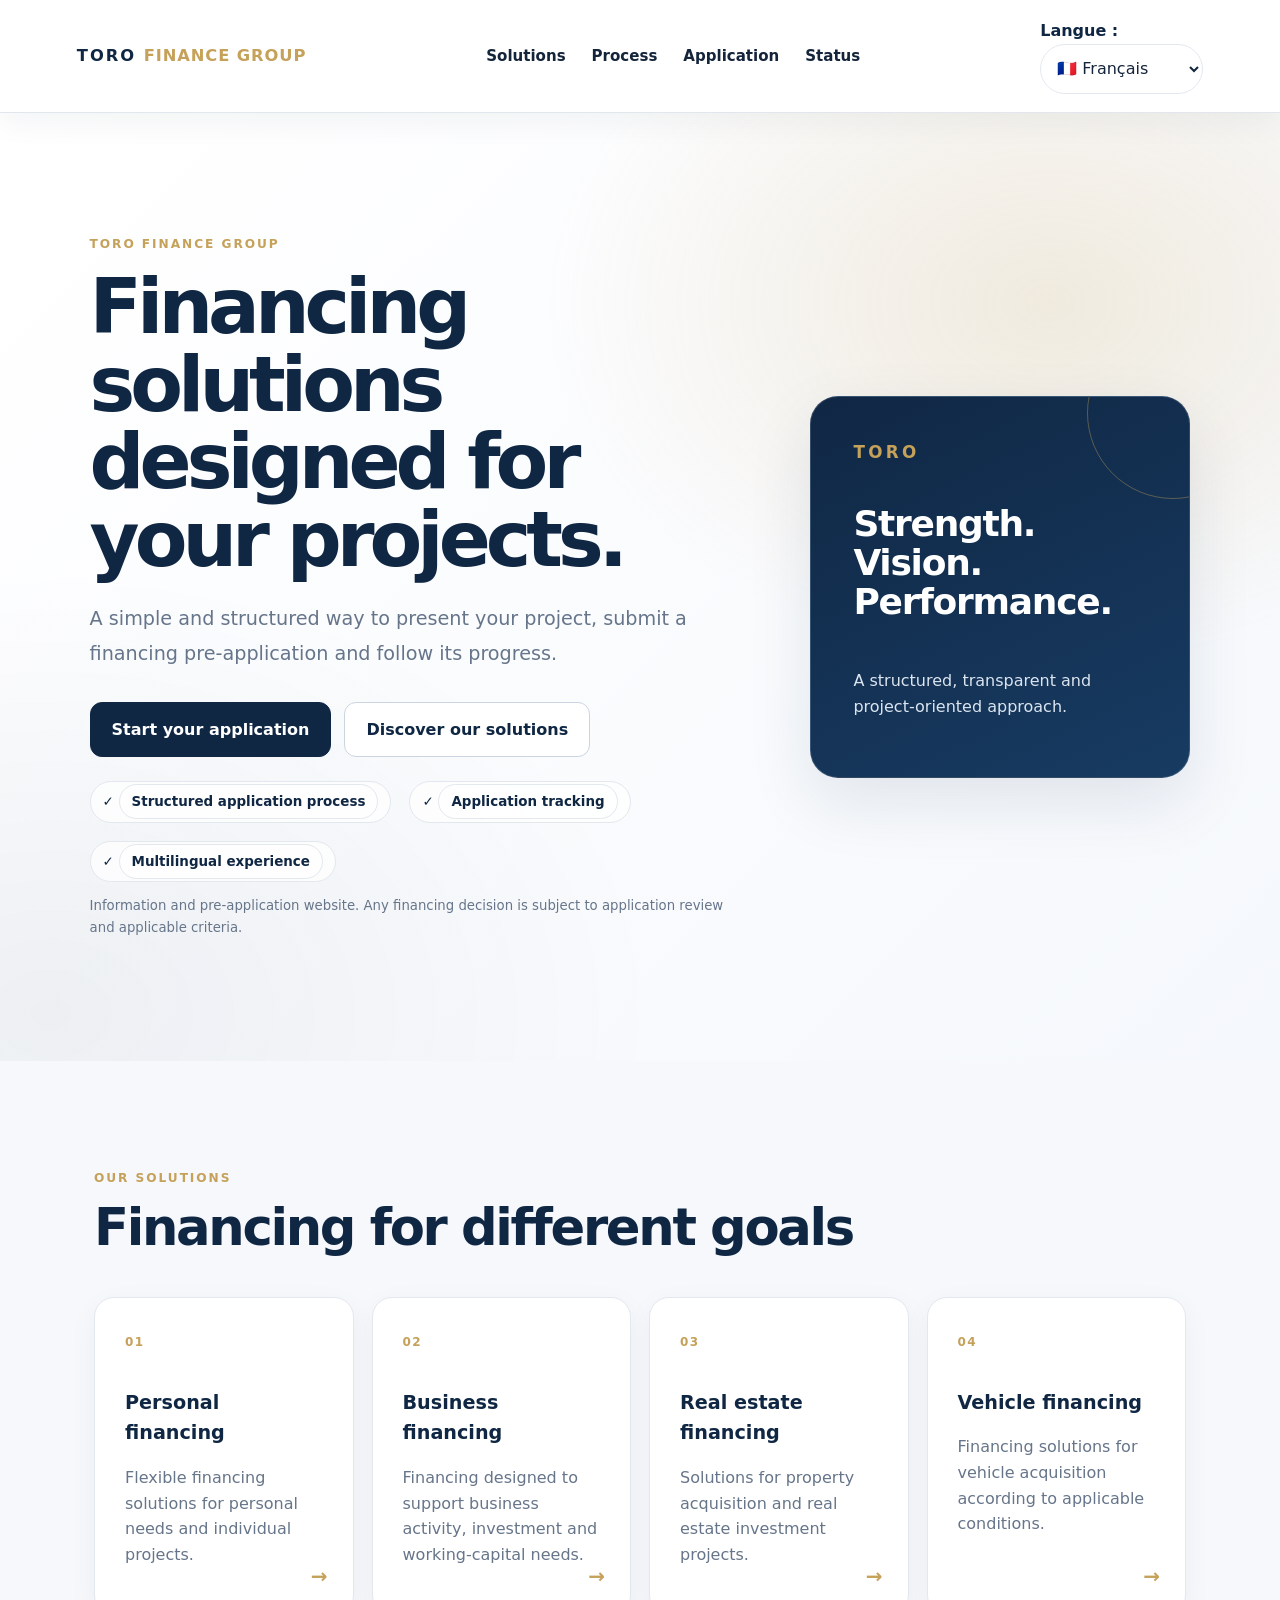
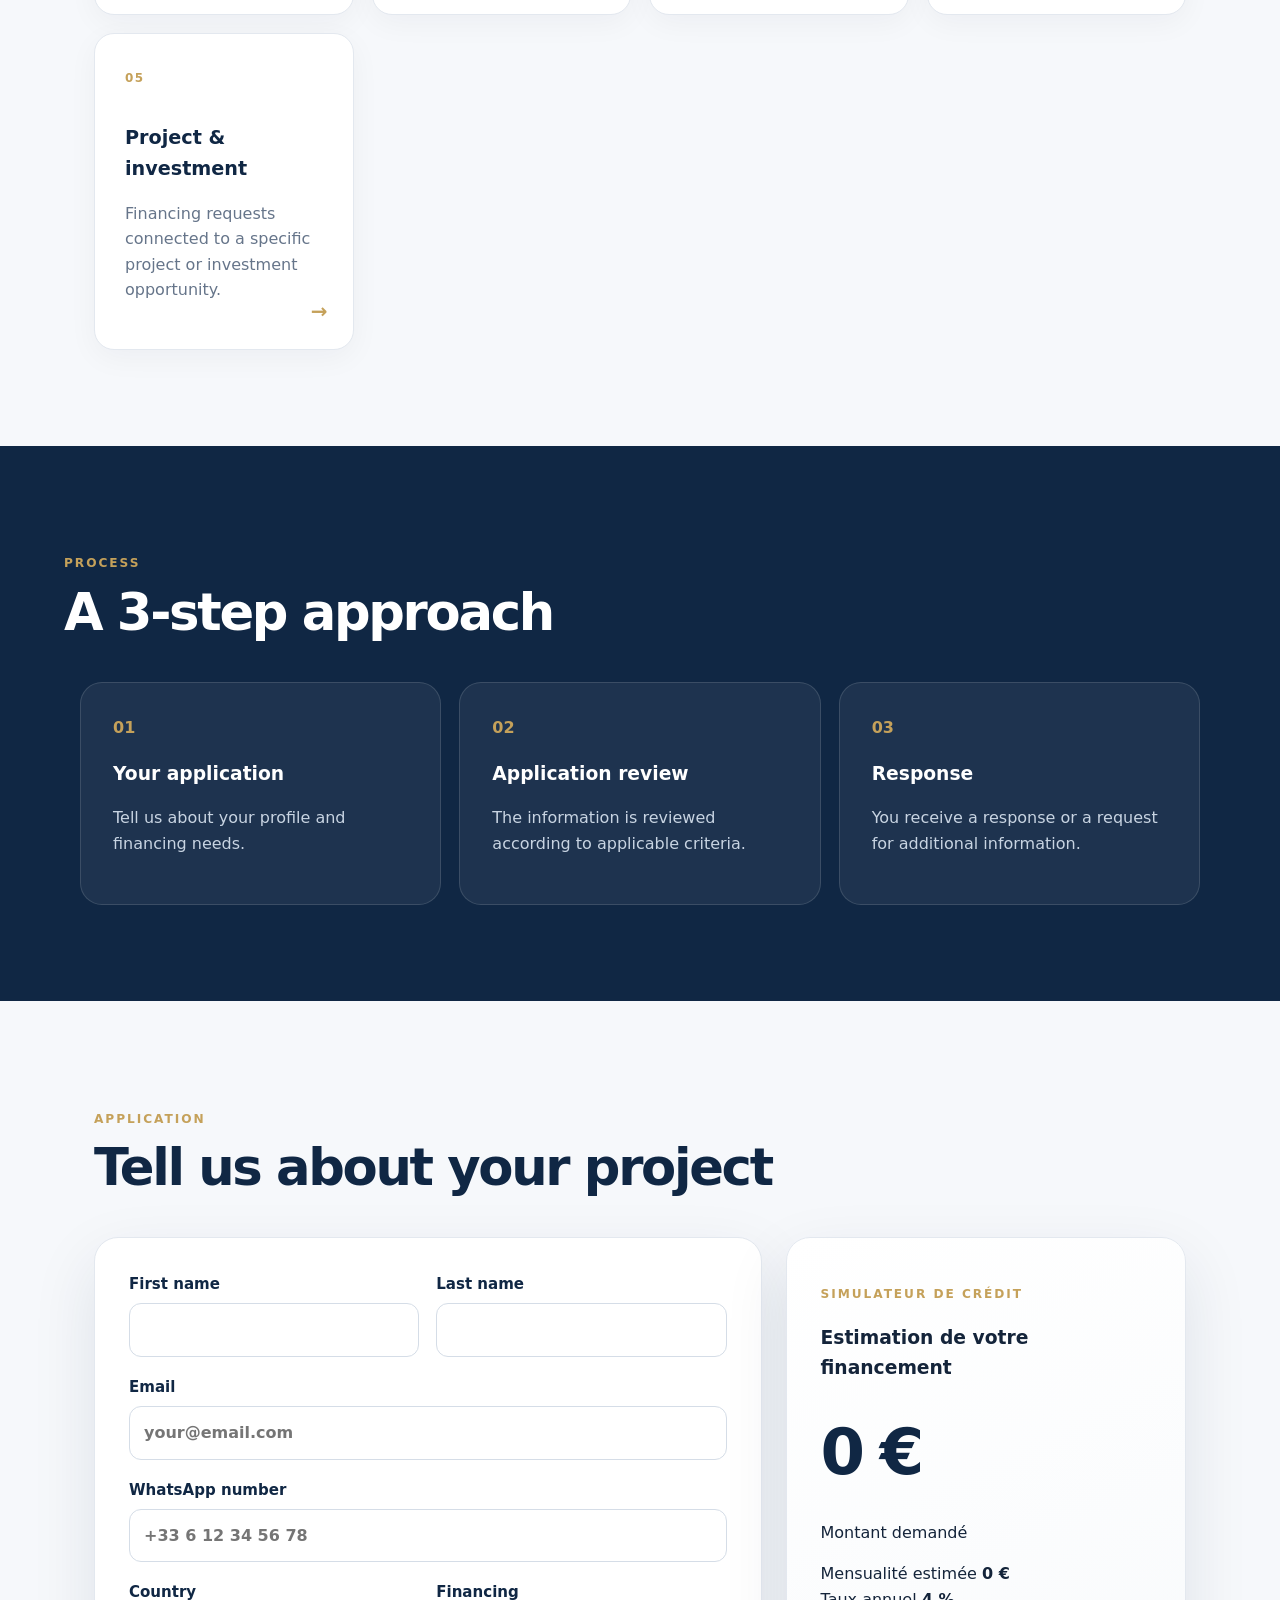
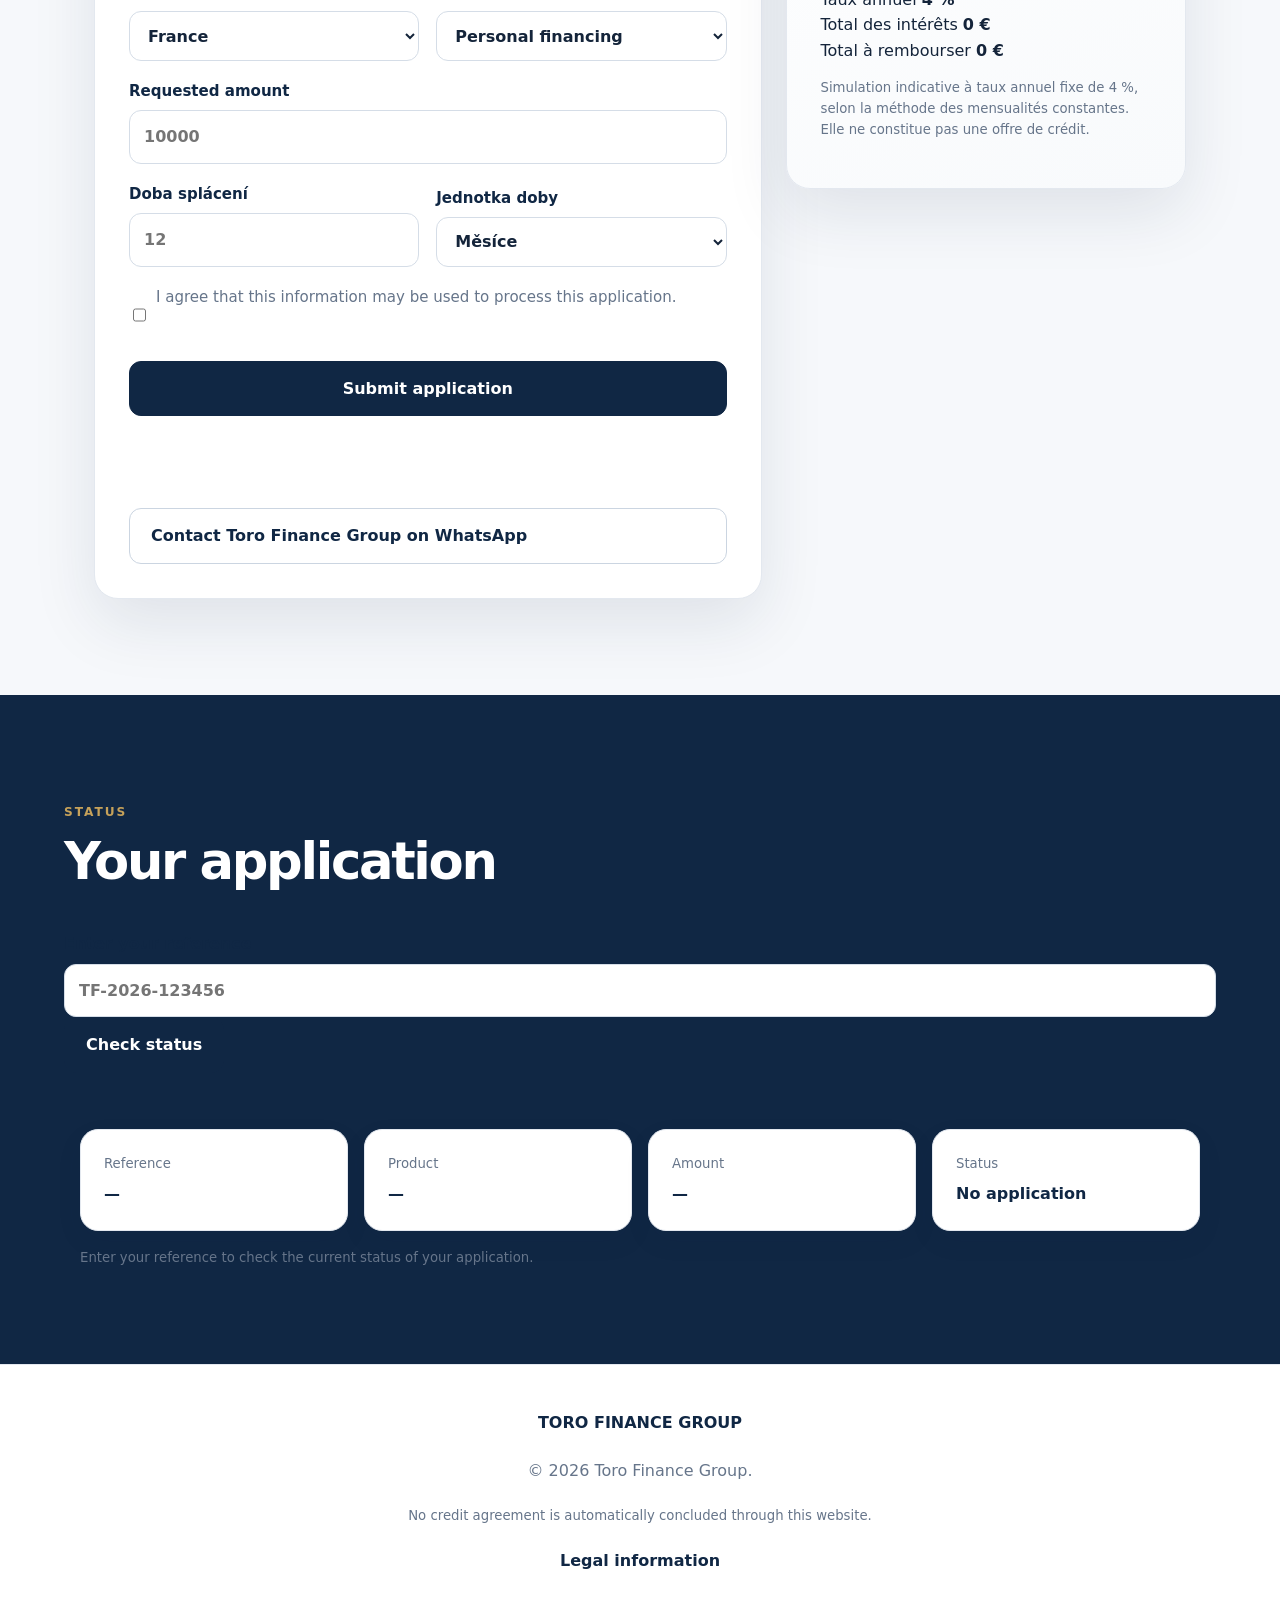
==== index.html @ f206f20a "Enable translations for homepage trust indicators" ====
<!DOCTYPE html>
<html lang="cs">
<head>
    <meta charset="UTF-8">

    <meta name="viewport" content="width=device-width, initial-scale=1.0">

    <meta name="description"
          content="Toro Finance Group — Financing solutions for personal, business, real estate, vehicle and investment projects.">

    <meta name="theme-color" content="#0f2744">

    <meta property="og:type" content="website">
    <meta property="og:title" content="Toro Finance Group">
    <meta property="og:description"
          content="Financing solutions designed for your projects. Submit a financing pre-application and track your application status.">

    <meta name="twitter:card" content="summary">
    <meta name="twitter:title" content="Toro Finance Group">
    <meta name="twitter:description"
          content="Financing solutions designed for your projects.">

    <title>Toro Finance Group</title>
<link rel="stylesheet" href="styles.css">
<link rel="stylesheet" href="design.css">

</head><body><header class="nav"><a href="#top" class="brand">
    TORO <span>FINANCE GROUP</span>
</a>

<nav>
    <a href="#services" data-t="solutions">Solutions</a>
    <a href="#process" data-t="process">Process</a>
    <a href="#apply" data-t="applyNav">Application</a>
    <a href="status.html" data-t="track">Status</a>
</nav>
<div class="language-control">
    <label for="languageSelector">Langue :</label>
    <select id="languageSelector">
        <option value="fr">🇫🇷 Français</option>
        <option value="de">🇩🇪 Deutsch</option>
        <option value="en">🇬🇧 English</option>
        <option value="es">🇪🇸 Español</option>
        <option value="it">🇮🇹 Italiano</option>
        <option value="pt">🇵🇹 Português</option>
        <option value="lt">🇱🇹 Lietuvių</option>
        <option value="cs">🇨🇿 Čeština</option>
        <option value="hr">🇭🇷 Hrvatski</option>
        <option value="nl">🇳🇱 Nederlands</option>
        <option value="pl">🇵🇱 Polski</option>
        <option value="sk">🇸🇰 Slovenčina</option>
        <option value="ro">🇷🇴 Română</option>
    </select>
</div>
</header><main id="top"><!-- HERO -->

<section class="hero">

    <div>

        <p class="eyebrow">
            TORO FINANCE GROUP
        </p>

        <h1 data-t="heroTitle">
            Financing solutions designed for your projects.
        </h1>

        <p class="lead" data-t="heroLead">
            A simple and structured way to present your project,
            submit a financing pre-application and follow its progress.
        </p>

        <div class="actions">

            <a
                href="#apply"
                class="button"
                data-t="applyButton"
            >
                Start your application
            </a>

            <a
                href="#services"
                class="button secondary"
                data-t="solutionsButton"
            >
                Discover our solutions
            </a>

        </div>

        <div class="hero-trust">

            <span>
                ✓ <span data-t="trust1">Structured application process</span>
            </span>

            <span>
                ✓ <span data-t="trust2">Application tracking</span>
            </span>

            <span>
                ✓ <span data-t="trust3">Multilingual experience</span>
            </span>

        </div>

        <p class="notice" data-t="notice">
            Information and pre-application website.
            Any financing decision is subject to application review
            and applicable criteria.
        </p>

    </div>
    
    <aside class="hero-card">

        <b>TORO</b>

        <h2 data-t="heroCardTitle">
            Strength. Vision. Performance.
        </h2>

        <p data-t="heroCardText">
            A structured, transparent and project-oriented approach.
        </p>

    </aside>

</section>



<!-- SOLUTIONS -->

<section id="services">

    <p class="eyebrow" data-t="servicesEyebrow">
        OUR SOLUTIONS
    </p>

    <h2 data-t="servicesTitle">
        Financing for different goals
    </h2>

    <div class="grid">

    <article>
        <b>01</b>
        <h3 data-t="s1">Personal financing</h3>
        <p data-t="s1d">
            Flexible financing solutions for personal needs
            and individual projects.
        </p>
        <span class="card-arrow">→</span>
    </article>

    <article>
        <b>02</b>
        <h3 data-t="s2">Business financing</h3>
        <p data-t="s2d">
            Financing designed to support business activity,
            investment and working-capital needs.
        </p>
        <span class="card-arrow">→</span>
    </article>

    <article>
        <b>03</b>
        <h3 data-t="s3">Real estate financing</h3>
        <p data-t="s3d">
            Solutions for property acquisition and
            real estate investment projects.
        </p>
        <span class="card-arrow">→</span>
    </article>

    <article>
        <b>04</b>
        <h3 data-t="s4">Vehicle financing</h3>
        <p data-t="s4d">
            Financing solutions for vehicle acquisition
            according to applicable conditions.
        </p>
        <span class="card-arrow">→</span>
    </article>

    <article>
        <b>05</b>
        <h3 data-t="s5">Project & investment</h3>
        <p data-t="s5d">
            Financing requests connected to a specific
            project or investment opportunity.
        </p>
        <span class="card-arrow">→</span>
    </article>

    </div>

</section>



<!-- PROCESS -->

<section id="process" class="alt">

    <p class="eyebrow" data-t="processEyebrow">
        PROCESS
    </p>

    <h2 data-t="processTitle">
        A 3-step approach
    </h2>

    <div class="steps">

        <div>
            <b>01</b>
            <h3 data-t="p1">Your application</h3>
            <p data-t="p1d">
                Tell us about your profile and financing needs.
            </p>
        </div>

        <div>
            <b>02</b>
            <h3 data-t="p2">Application review</h3>
            <p data-t="p2d">
                The information is reviewed according to applicable criteria.
            </p>
        </div>

        <div>
            <b>03</b>
            <h3 data-t="p3">Response</h3>
            <p data-t="p3d">
                You receive a response or a request for additional information.
            </p>
        </div>

    </div>

</section>



<!-- APPLICATION -->

<section id="apply">

    <p class="eyebrow" data-t="applyEyebrow">
        APPLICATION
    </p>

    <h2 data-t="applyTitle">
        Tell us about your project
    </h2>

    <div class="apply-grid">


        <form id="demoForm">

            <input
                type="hidden"
                name="reference"
                id="emailReference"
            >


            <!-- NAME -->

            <div class="form-grid">

                <label>

                    <span data-t="firstName">
                        First name
                    </span>

                    <input
                        type="text"
                        name="firstName"
                        required
                        autocomplete="given-name"
                    >

                </label>


                <label>

                    <span data-t="lastName">
                        Last name
                    </span>

                    <input
                        type="text"
                        name="lastName"
                        required
                        autocomplete="family-name"
                    >

                </label>

            </div>


            <!-- EMAIL -->

            <label>

                <span data-t="email">
                    Email
                </span>

                <input
                    type="email"
                    name="email"
                    required
                    autocomplete="email"
                    placeholder="your@email.com"
                >

            </label>


            <!-- WHATSAPP -->

            <label>

                <span data-t="whatsappNumber">
                    WhatsApp number
                </span>

                <input
                    type="tel"
                    name="whatsapp"
                    required
                    autocomplete="tel"
                    inputmode="tel"
                    placeholder="+33 6 12 34 56 78"
                    pattern="^\+?[0-9][0-9\s().-]{7,20}$"
                >

            </label>


            <!-- COUNTRY + FINANCING -->

            <div class="form-grid">

                <label>

                    <span data-t="country">
                        Country
                    </span>

                    <select name="country">

                        <option value="FR" data-t="france">
                            France
                        </option>

                        <option value="BE" data-t="belgium">
                            Belgium
                        </option>

                        <option value="DE" data-t="germany">
                            Germany
                        </option>

                        <option value="IT" data-t="italy">
                            Italy
                        </option>

                        <option value="LT" data-t="lithuania">
                            Lithuania
                        </option>

                        <option value="ES" data-t="spain">
                            Spain
                        </option>

                        <option value="PT" data-t="portugal">
                            Portugal
                        </option>

                        <option value="OTHER" data-t="other">
                            Other
                        </option>

                    </select>

                </label>


                <label>

                    <span data-t="product">
                        Financing
                    </span>

                    <select name="product">

                        <option value="personal" data-t="personal">
                            Personal financing
                        </option>

                        <option value="business" data-t="business">
                            Business financing
                        </option>

                        <option value="realestate" data-t="realestate">
                            Real estate financing
                        </option>

                        <option value="auto" data-t="auto">
                            Vehicle financing
                        </option>

                        <option value="project" data-t="project">
                            Project / investment
                        </option>

                    </select>

                </label>

            </div>


            <!-- AMOUNT -->

            <label>

                <span data-t="amount">
                    Requested amount
                </span>

                <input
                    id="amount"
                    type="number"
                    name="amount"
                    min="1"
                    step="1"
                    required
                    inputmode="numeric"
                    placeholder="10000"
                >

            </label>


            <!-- CONSENT -->

            <label class="check">

                <input
                    type="checkbox"
                    name="consent"
                    required
                >

                <span data-t="consent">
                    I agree that this information may be used to process this application.
                </span>

            </label>


            <!-- SUBMIT -->

            <button
                type="submit"
                class="button"
                data-t="submit"
            >
                Submit application
            </button>


            <p
                id="result"
                class="result"
                aria-live="polite"
            ></p>


            <!-- WHATSAPP -->

            <a
                id="whatsappButton"
                class="button secondary"
                href="https://wa.me/48729210027"
                target="_blank"
                rel="noopener"
                data-t="whatsapp"
            >
                Contact Toro Finance Group on WhatsApp
            </a>

        </form>



        <!-- SIMULATION -->

        <aside class="estimate">

    <p class="eyebrow" data-t="simulation">
        SIMULATEUR DE CRÉDIT
    </p>

    <h3>Estimation de votre financement</h3>

    <div id="estimateAmount">0 €</div>

    <p>Montant demandé</p>

    <div class="simulation-results">

        <div>
            <span>Mensualité estimée</span>
            <strong id="monthlyPayment">0 €</strong>
        </div>

        <div>
            <span>Taux annuel</span>
            <strong>4 %</strong>
        </div>

        <div>
            <span>Total des intérêts</span>
            <strong id="totalInterest">0 €</strong>
        </div>

        <div>
            <span>Total à rembourser</span>
            <strong id="totalRepayment">0 €</strong>
        </div>

    </div>

    <p class="small">
        Simulation indicative à taux annuel fixe de 4 %,
        selon la méthode des mensualités constantes.
        Elle ne constitue pas une offre de crédit.
    </p>

        </aside>

    </div>

</section>



<!-- STATUS -->

<section id="dashboard" class="alt">

    <p class="eyebrow" data-t="trackEyebrow">
        STATUS
    </p>

    <h2 data-t="trackTitle">
        Your application
    </h2>


    <!-- TRACKING SEARCH -->

    <div class="track-search">

        <label>

            <span data-t="trackReference">
                Enter your reference
            </span>

            <input
                id="trackReferenceInput"
                type="text"
                autocomplete="off"
                placeholder="TF-2026-123456"
            >

        </label>

        <button
            id="trackButton"
            type="button"
            class="button"
            data-t="trackButton"
        >
            Check status
        </button>

    </div>


    <p
        id="trackResult"
        class="result"
        aria-live="polite"
    ></p>


    <div class="dashboard">

        <div>

            <span data-t="reference">
                Reference
            </span>

            <strong id="dashRef">
                —
            </strong>

        </div>


        <div>

            <span data-t="productLabel">
                Product
            </span>

            <strong id="dashProduct">
                —
            </strong>

        </div>


        <div>

            <span data-t="amountLabel">
                Amount
            </span>

            <strong id="dashAmount">
                —
            </strong>

        </div>


        <div>

            <span data-t="statusLabel">
                Status
            </span>

            <strong id="dashStatus" data-t="noApplication">
                No application
            </strong>

        </div>

    </div>


    <p class="small track-note" data-t="trackNote">
        Enter your reference to check the current status of your application.
    </p>

</section>

</main><!-- FOOTER --><footer><strong>
    TORO FINANCE GROUP
</strong>

<p>
    © 2026 Toro Finance Group.
</p>

<p class="small" data-t="footerNote">
    No credit agreement is automatically concluded through this website.
</p>
<p><a href="legal.html">Legal information</a></p>
</footer><!-- JAVASCRIPT --><script src="app.js"></script>
<script src="duration.js"></script>
<script src="fix.js"></script></body>
    </html>
---- styles.css ----
*{box-sizing:border-box}
html{scroll-behavior:smooth}

:root{
  --ink:#0b1729;
  --navy:#0f2744;
  --gold:#c7a45a;
  --gold-soft:#f4ead2;
  --muted:#66758a;
  --line:#dfe5ec;
  --bg:#f4f7fa;
  --card:#fff;
  --shadow:0 22px 70px rgba(10,25,45,.11)
}

body{
  margin:0;
  font-family:Inter,ui-sans-serif,system-ui,-apple-system,BlinkMacSystemFont,"Segoe UI",Arial,sans-serif;
  line-height:1.6;
  color:var(--ink);
  background:var(--bg)
}

.nav{
  position:sticky;
  top:0;
  z-index:20;
  display:flex;
  align-items:center;
  gap:34px;
  padding:18px 5%;
  background:rgba(255,255,255,.94);
  backdrop-filter:blur(16px);
  border-bottom:1px solid rgba(223,229,236,.9);
  box-shadow:0 6px 24px rgba(10,25,45,.04)
}

.brand{
  font-weight:900;
  letter-spacing:.08em;
  color:var(--navy);
  text-decoration:none;
  white-space:nowrap
}

.brand span{
  font-weight:500;
  color:var(--gold);
  letter-spacing:.055em
}

.nav nav{
  display:flex;
  gap:26px;
  flex:1;
  justify-content:center
}

.nav nav a{
  position:relative;
  color:var(--ink);
  text-decoration:none;
  font-size:.94rem;
  font-weight:650
}

.nav nav a:after{
  content:"";
  position:absolute;
  left:0;
  bottom:-7px;
  width:0;
  height:2px;
  background:var(--gold);
  transition:width .2s
}

.nav nav a:hover:after{
  width:100%
}

.nav select{
  border:1px solid var(--line);
  border-radius:999px;
  padding:8px 12px;
  background:#fff;
  color:var(--ink)
}

.hero{
  max-width:none;
  min-height:690px;
  padding:100px 5%;
  display:grid;
  grid-template-columns:minmax(0,1fr) 380px;
  gap:70px;
  align-items:center;
  background:
    radial-gradient(circle at 85% 30%,rgba(199,164,90,.12),transparent 28%),
    linear-gradient(135deg,#fff 0%,#f8fafc 100%)
}

.hero>div{
  max-width:900px
}

.hero h1{
  max-width:900px;
  font-size:clamp(3rem,6.7vw,6.2rem);
  line-height:.98;
  letter-spacing:-.065em;
  margin:14px 0 24px;
  color:var(--navy)
}

.lead{
  max-width:720px;
  font-size:1.2rem;
  color:var(--muted)
}

.actions{
  display:flex;
  gap:13px;
  flex-wrap:wrap;
  margin-top:30px
}

.button{
  display:inline-block;
  border:1px solid var(--navy);
  border-radius:10px;
  padding:14px 21px;
  background:var(--navy);
  color:#fff;
  text-decoration:none;
  cursor:pointer;
  font:inherit;
  font-weight:800;
  transition:transform .18s,box-shadow .18s,background .18s
}

.button:hover{
  transform:translateY(-2px);
  box-shadow:0 12px 28px rgba(15,39,68,.2);
  background:#173a63
}

.secondary{
  background:#fff;
  color:var(--navy);
  border-color:#cbd5e1
}

.secondary:hover{
  background:#f8fafc
}

.button:focus,
input:focus,
select:focus{
  outline:3px solid rgba(199,164,90,.45);
  outline-offset:3px
}

.eyebrow{
  font-size:.76rem;
  font-weight:900;
  letter-spacing:.16em;
  color:var(--gold)
}

.notice,
.small{
  font-size:.83rem;
  color:var(--muted)
}

.hero-card{
  padding:34px;
  background:linear-gradient(155deg,var(--navy),#173b62);
  color:#fff;
  border:1px solid rgba(255,255,255,.15);
  border-radius:24px;
  box-shadow:var(--shadow);
  position:relative;
  overflow:hidden
}

.hero-card:before{
  content:"";
  position:absolute;
  width:170px;
  height:170px;
  border:1px solid rgba(199,164,90,.4);
  border-radius:50%;
  right:-70px;
  top:-70px
}

.hero-card b{
  color:var(--gold);
  letter-spacing:.16em
}

.hero-card h2{
  font-size:2rem;
  line-height:1.08;
  letter-spacing:-.035em;
  margin-top:40px
}

.hero-card p{
  color:#dbe5f0
}

section{
  max-width:1220px;
  margin:auto;
  padding:86px 5%
}

section>h2{
  font-size:clamp(2.15rem,4vw,3.35rem);
  line-height:1.05;
  letter-spacing:-.045em;
  margin-top:9px;
  color:var(--navy)
}

.grid{
  display:grid;
  grid-template-columns:repeat(auto-fit,minmax(210px,1fr));
  gap:18px
}

.grid article{
  position:relative;
  padding:28px;
  min-height:205px;
  background:var(--card);
  border:1px solid var(--line);
  border-radius:18px;
  box-shadow:0 8px 30px rgba(10,25,45,.045);
  transition:transform .18s,box-shadow .18s
}

.grid article:hover{
  transform:translateY(-4px);
  box-shadow:0 18px 42px rgba(10,25,45,.09)
}

.grid article b{
  font-size:.75rem;
  color:var(--gold);
  letter-spacing:.12em
}

.grid article h3{
  margin:34px 0 8px;
  color:var(--navy)
}

.grid article p{
  color:var(--muted)
}

.alt{
  max-width:none;
  background:var(--navy);
  color:#fff
}

.alt .eyebrow{
  color:var(--gold)
}

.alt h2{
  color:#fff
}

.steps{
  max-width:1120px;
  margin:auto;
  display:grid;
  grid-template-columns:repeat(3,1fr);
  gap:18px
}

.steps>div{
  background:rgba(255,255,255,.06);
  border:1px solid rgba(255,255,255,.13);
  border-radius:18px;
  padding:28px
}

.steps b{
  color:var(--gold)
}

.steps h3{
  margin-bottom:8px
}

.steps p{
  color:#c8d4e2
}

.apply-grid{
  display:grid;
  grid-template-columns:minmax(0,1.25fr) minmax(280px,.75fr);
  gap:24px;
  align-items:start
}

.form-grid{
  display:grid;
  grid-template-columns:1fr 1fr;
  gap:17px
}

form{
  max-width:none;
  padding:30px;
  display:grid;
  gap:18px;
  background:var(--card);
  border:1px solid var(--line);
  border-radius:20px;
  box-shadow:0 18px 50px rgba(10,25,45,.07)
}

label{
  display:grid;
  gap:7px;
  font-weight:700;
  color:var(--navy)
}

input,
select{
  padding:13px 14px;
  border:1px solid #cbd5e1;
  border-radius:10px;
  font:inherit;
  background:#fff;
  color:var(--ink)
}

input:focus,
select:focus{
  border-color:var(--gold)
}

.check{
  grid-template-columns:auto 1fr;
  display:grid;
  align-items:start;
  font-weight:500;
  color:var(--muted)
}

.check input{
  width:auto;
  margin-top:5px
}

.result{
  min-height:24px;
  font-weight:750
}

.estimate{
  padding:30px;
  position:sticky;
  top:100px;
  background:linear-gradient(155deg,#fff,#f8fafc);
  border:1px solid var(--line);
  border-radius:20px;
  box-shadow:0 18px 50px rgba(10,25,45,.07)
}

.estimate #estimateAmount{
  font-size:clamp(2.4rem,5vw,4.2rem);
  font-weight:900;
  letter-spacing:-.06em;
  color:var(--navy);
  margin-top:15px
}

.dashboard{
  max-width:1120px;
  margin:auto;
  display:grid;
  grid-template-columns:repeat(4,1fr);
  gap:15px
}

.dashboard>div{
  padding:23px;
  background:#fff;
  border:1px solid var(--line);
  border-radius:16px
}

.dashboard span{
  display:block;
  color:var(--muted);
  font-size:.83rem
}

.dashboard strong{
  display:block;
  margin-top:7px;
  color:var(--navy)
}

.track-note{
  max-width:1120px;
  margin:16px auto 0
}

footer{
  padding:34px 5%;
  text-align:center;
  background:#fff;
  border-top:1px solid var(--line);
  color:var(--muted)
}

footer strong{
  color:var(--navy)
}

@media(max-width:800px){
  .nav{
    flex-wrap:wrap;
    gap:18px
  }

  .nav nav{
    order:3;
    flex-basis:100%;
    justify-content:flex-start;
    overflow:auto
  }

  .hero{
    grid-template-columns:1fr;
    padding-top:68px;
    min-height:auto
  }

  .hero-card{
    max-width:520px
  }

  .steps,
  .dashboard{
    grid-template-columns:1fr 1fr
  }

  .apply-grid{
    grid-template-columns:1fr
  }

  .estimate{
    position:static
  }
}

@media(max-width:560px){
  section{
    padding:58px 5%
  }

  .hero{
    padding-bottom:64px
  }

  .hero h1{
    font-size:2.75rem
  }

  .form-grid,
  .steps,
  .dashboard{
    grid-template-columns:1fr
  }

  .nav{
    padding:14px 4%
  }

  .nav nav{
    gap:18px
  }

  .nav nav a{
    white-space:nowrap
  }

  .brand{
    font-size:.9rem
  }
}
.hero-trust{
    display:flex;
    gap:18px;
    flex-wrap:wrap;
    margin-top:24px;
    color:var(--navy);
    font-size:.84rem;
    font-weight:700
}

.hero-trust span{
    padding:9px 12px;
    background:rgba(255,255,255,.75);
    border:1px solid var(--line);
    border-radius:999px
}

.hero-card-line{
    width:55px;
    height:2px;
    margin:26px 0 18px;
    background:var(--gold)
}

@media(max-width:560px){
    .hero-trust{
        display:grid;
        gap:9px
    }

    .hero-trust span{
        width:max-content;
        max-width:100%
    }
}
.grid article{
    overflow:hidden
}

.grid article:before{
    content:"";
    position:absolute;
    left:0;
    top:0;
    width:3px;
    height:0;
    background:var(--gold);
    transition:height .25s
}

.grid article:hover:before{
    height:100%
}

.card-arrow{
    position:absolute;
    right:25px;
    bottom:22px;
    font-size:1.25rem;
    color:var(--gold);
    font-weight:800;
    transition:transform .2s
}

.grid article:hover .card-arrow{
    transform:translateX(5px)
}
.step-number{
    display:inline-flex;
    align-items:center;
    justify-content:center;
    width:48px;
    height:48px;
    border:1px solid rgba(199,164,90,.5);
    border-radius:50%;
    color:var(--gold);
    font-weight:900;
    font-size:.8rem;
    letter-spacing:.08em
}

.steps>div{
    transition:transform .2s,border-color .2s,background .2s
}

.steps>div:hover{
    transform:translateY(-5px);
    border-color:rgba(199,164,90,.5);
    background:rgba(255,255,255,.09)
  }
---- design.css ----
/* TORO FINANCE GROUP — PREMIUM DESIGN REFRESH */
:root {
--navy: #102744;
--ink: #14243a;
--gold: #c5a15a;
--line: #e3e8ef;
--shadow: 0 24px 65px rgba(16, 39, 68, .10);
}

body {
background: #f6f8fb;
color: var(--ink);
}

.nav {
padding: 18px 6%;
background: rgba(255,255,255,.97);
box-shadow: 0 8px 30px rgba(16,39,68,.055);
}

.brand {
font-size: 1.02rem;
letter-spacing: .12em;
}

.brand span { font-weight: 750; }

.nav nav a {
font-weight: 700;
transition: color .2s ease;
}

.nav nav a:hover { color: #a47e36; }

.hero {
min-height: 720px;
padding: 110px 7%;
background:
radial-gradient(ellipse at 82% 20%, rgba(197,161,90,.19), transparent 34%),
radial-gradient(ellipse at 4% 95%, rgba(16,39,68,.06), transparent 35%),
linear-gradient(135deg, #fff 0%, #f5f8fc 100%);
}

.hero h1 {
max-width: 850px;
font-size: clamp(3.1rem, 6vw, 5.8rem);
line-height: 1.01;
}

.hero .lead {
max-width: 680px;
line-height: 1.8;
}

.hero-card {
min-height: 330px;
padding: 42px;
display: flex;
flex-direction: column;
justify-content: center;
border-radius: 28px;
}

.hero-card b {
font-size: 1.05rem;
letter-spacing: .2em;
}

.hero-card h2 {
font-size: 2.25rem;
line-height: 1.08;
}

section:not(.hero) {
padding-top: 96px;
padding-bottom: 96px;
}

#services .grid article {
min-height: 230px;
padding: 30px;
border-radius: 20px;
}

#services .grid article h3 { font-size: 1.2rem; }

.steps > div {
padding: 32px;
border-radius: 22px;
}

form {
padding: 34px;
border-radius: 24px;
box-shadow: var(--shadow);
}

form label span { font-size: .94rem; }

input, select {
min-height: 50px;
border-color: #d5dde7;
border-radius: 12px;
transition: border-color .2s ease, box-shadow .2s ease;
}

input:focus, select:focus {
border-color: var(--gold);
box-shadow: 0 0 0 4px rgba(197,161,90,.12);
outline: 0;
}

.button {
min-height: 50px;
border-radius: 12px;
}

.button:disabled {
opacity: .65;
cursor: wait;
transform: none;
}

.estimate {
padding: 34px;
border-radius: 24px;
box-shadow: var(--shadow);
}

.dashboard {
grid-template-columns: repeat(auto-fit, minmax(180px, 1fr));
gap: 16px;
}

.dashboard > div {
border-radius: 18px;
box-shadow: 0 10px 28px rgba(16,39,68,.06);
}

.duration-grid { align-items: end; }

footer {
padding: 42px 6%;
line-height: 2;
}

footer a {
color: var(--navy);
font-weight: 700;
text-decoration: none;
}

footer a:hover { text-decoration: underline; }

@media (max-width: 800px) {
.hero {
padding: 76px 6%;
gap: 38px;
}

section:not(.hero) {
padding-top: 68px;
padding-bottom: 68px;
}

form { padding: 24px; }
}

@media (max-width: 560px) {
.hero h1 { font-size: 2.7rem; }
.hero-card {
min-height: 250px;
padding: 28px;
}
form { padding: 20px; }
}
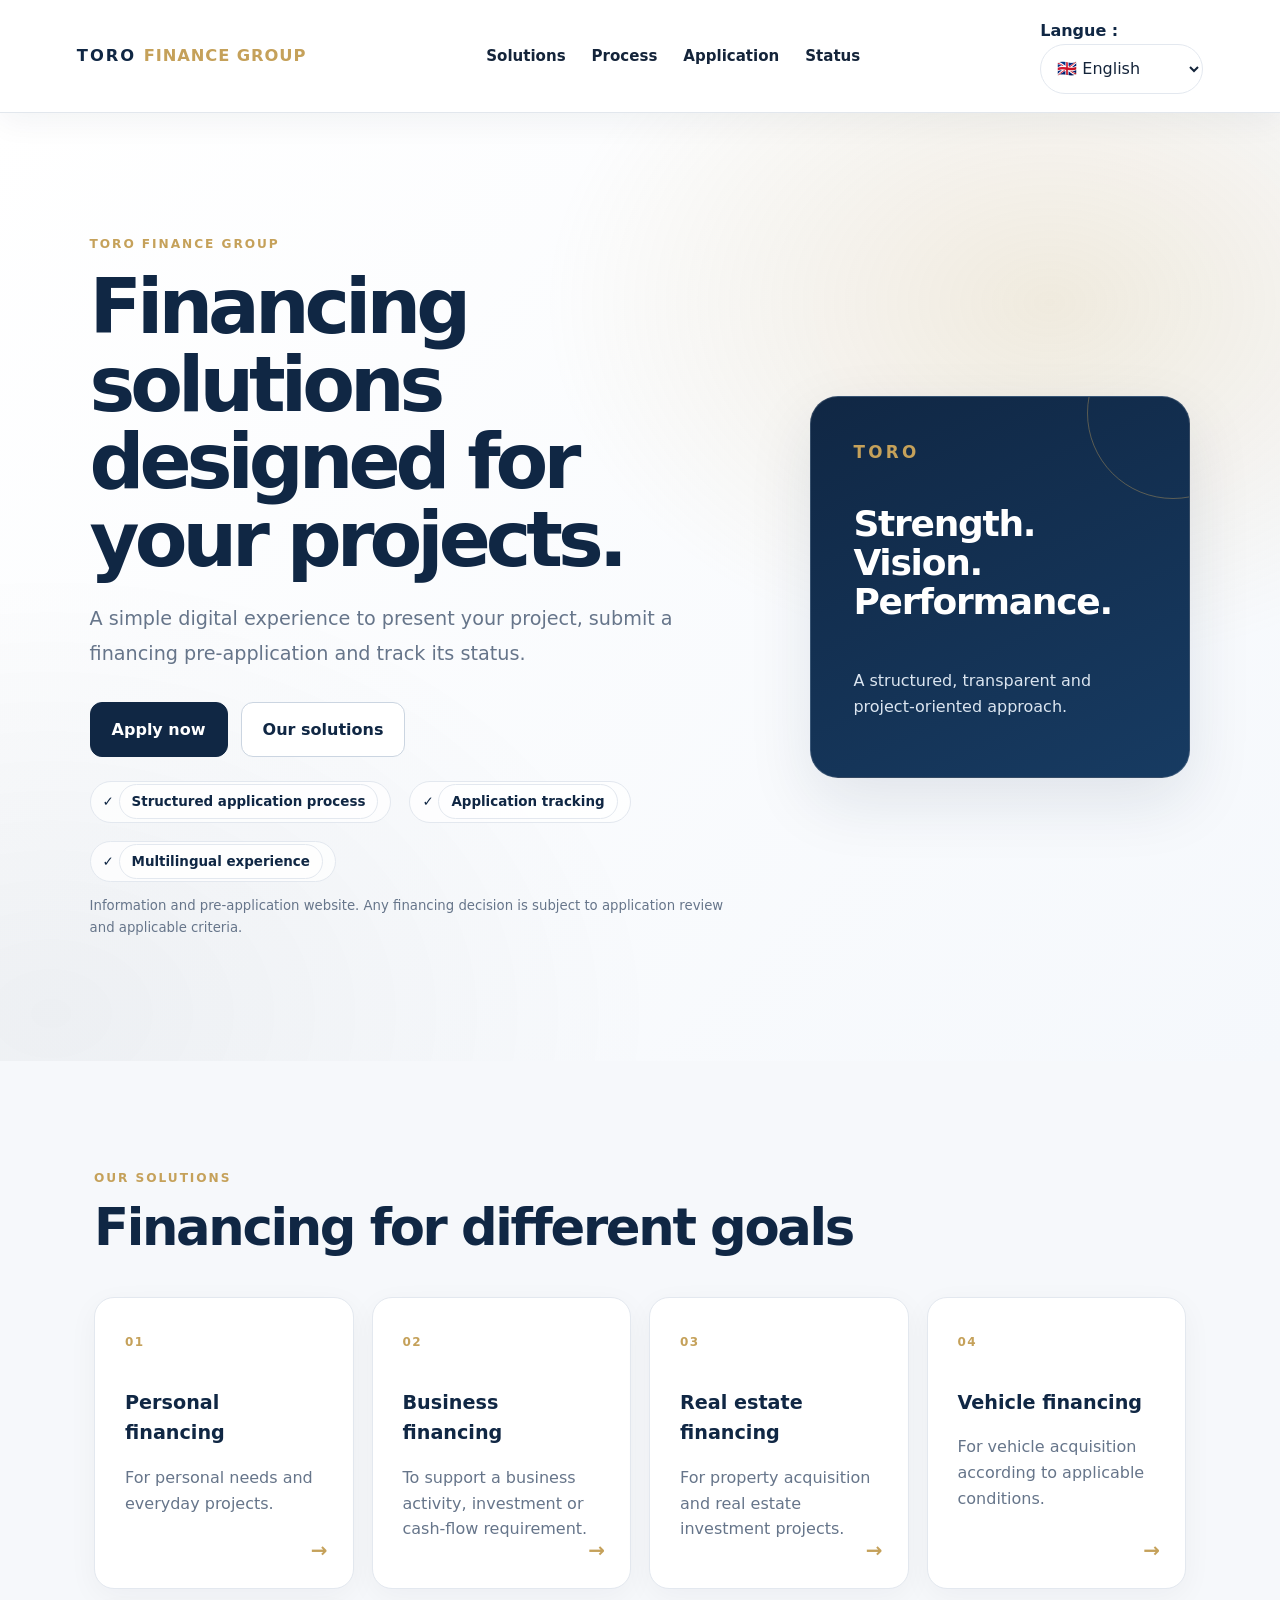
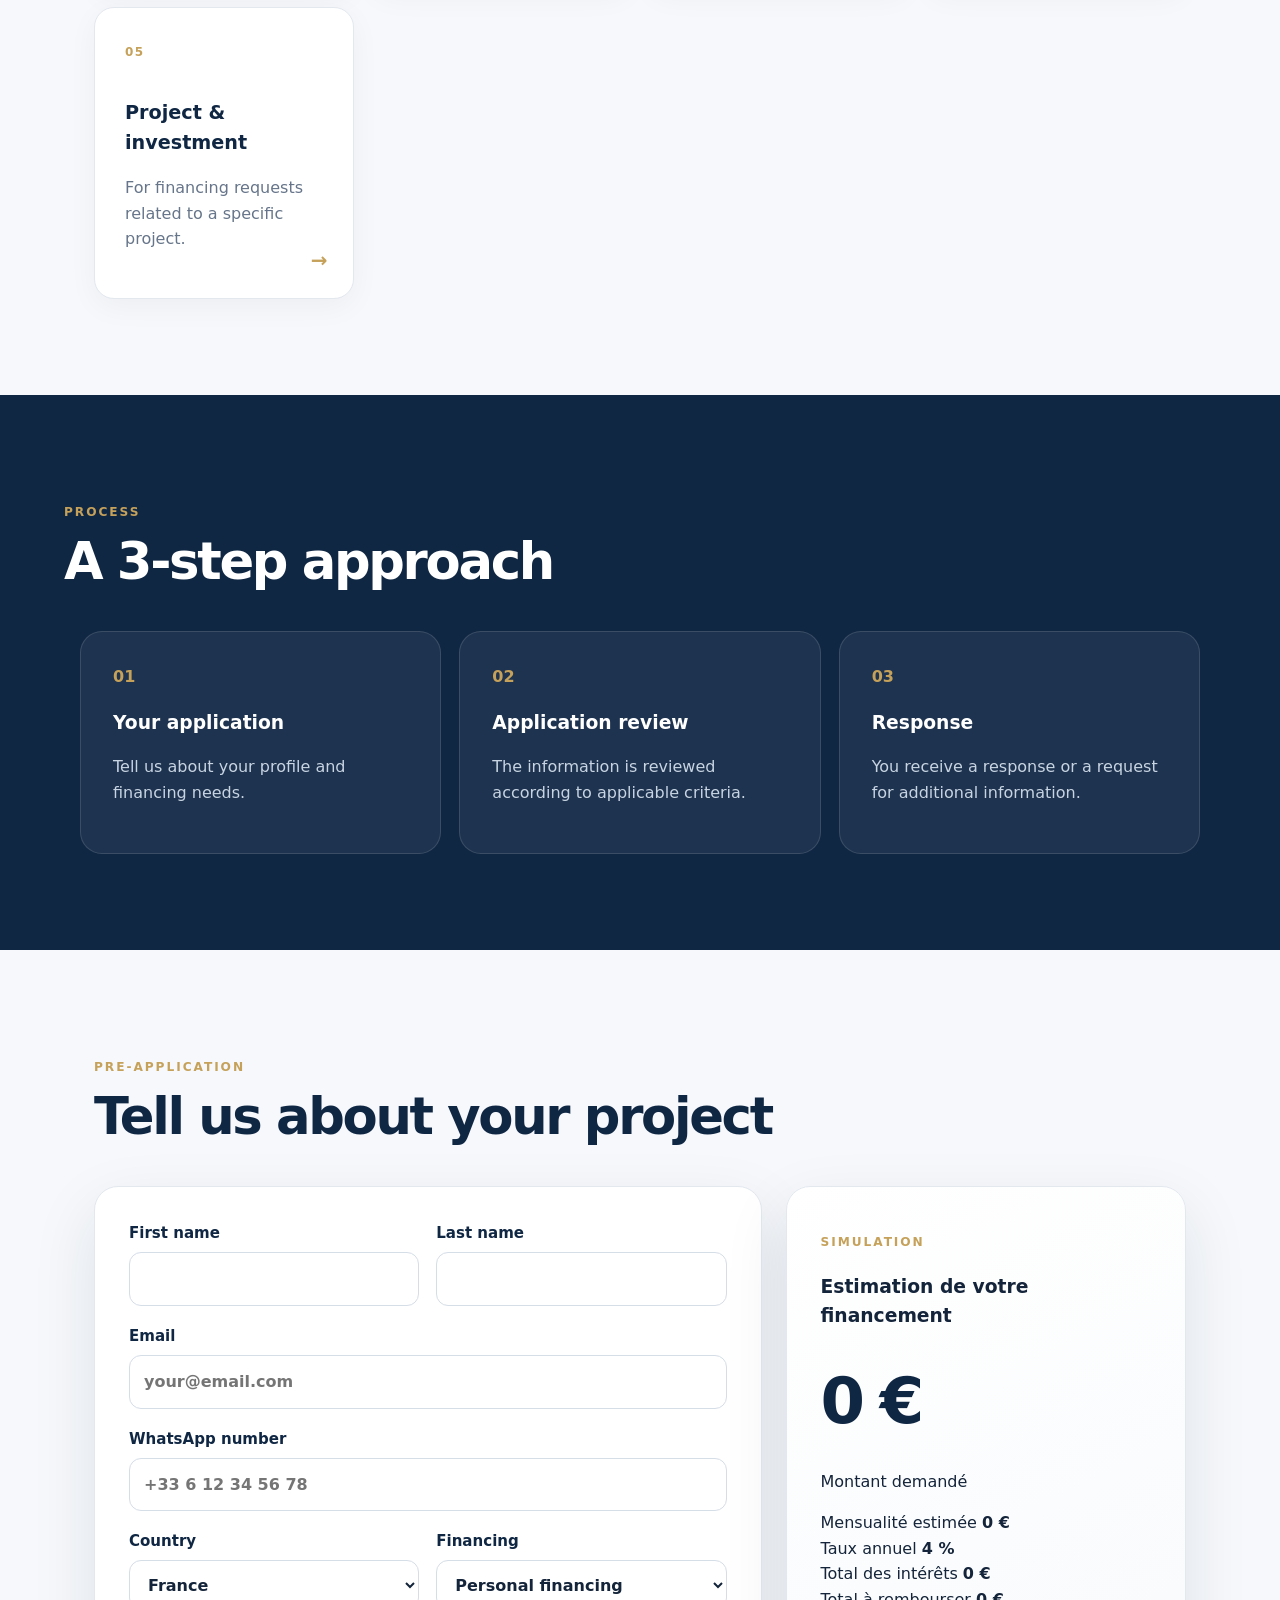
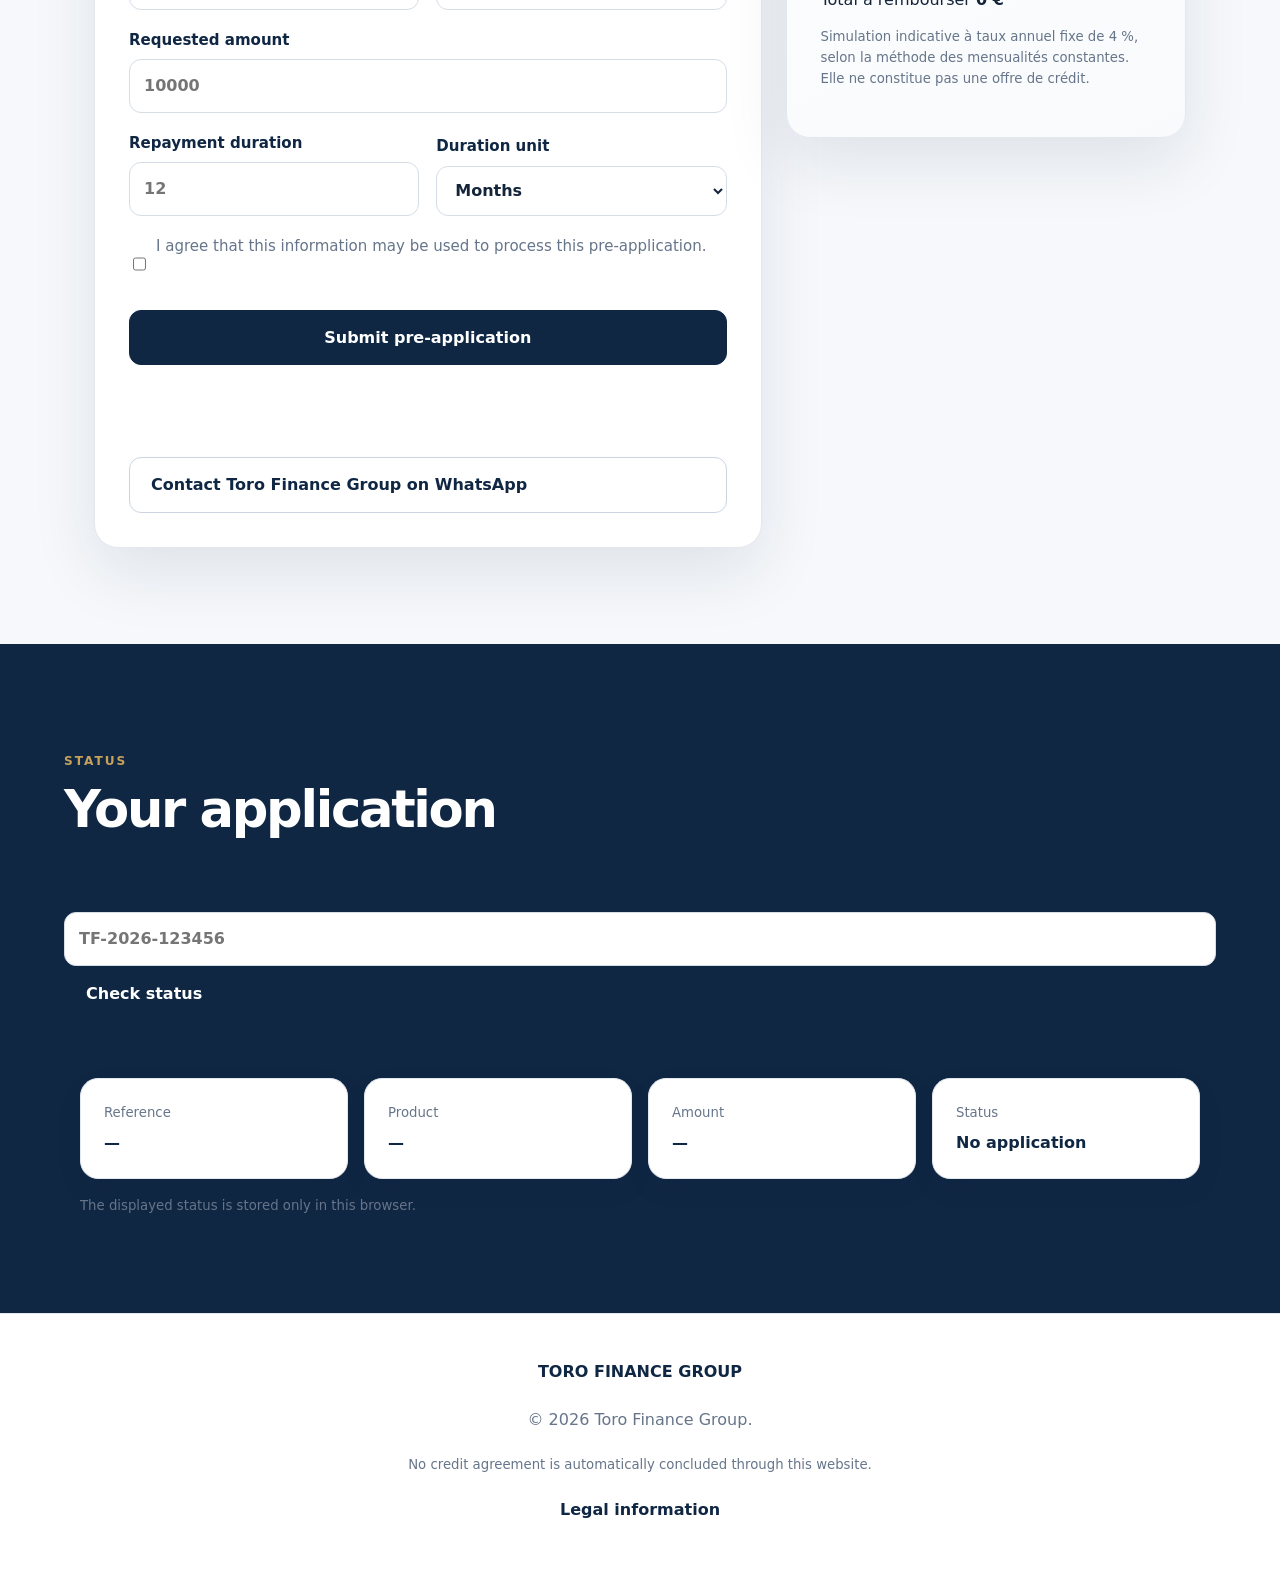
==== commit 863b0ef9: "Force refresh multilingual scripts on homepage" ====
--- a/index.html
+++ b/index.html
@@ -684,7 +684,7 @@
     No credit agreement is automatically concluded through this website.
 </p>
 <p><a href="legal.html">Legal information</a></p>
-</footer><!-- JAVASCRIPT --><script src="app.js"></script>
-<script src="duration.js"></script>
-<script src="fix.js"></script></body>
+</footer><!-- JAVASCRIPT --><script src="app.js?v=20261126-2"></script>
+<script src="duration.js?v=20261126-2"></script>
+<script src="fix.js?v=20261126-2"></script></body>
     </html>
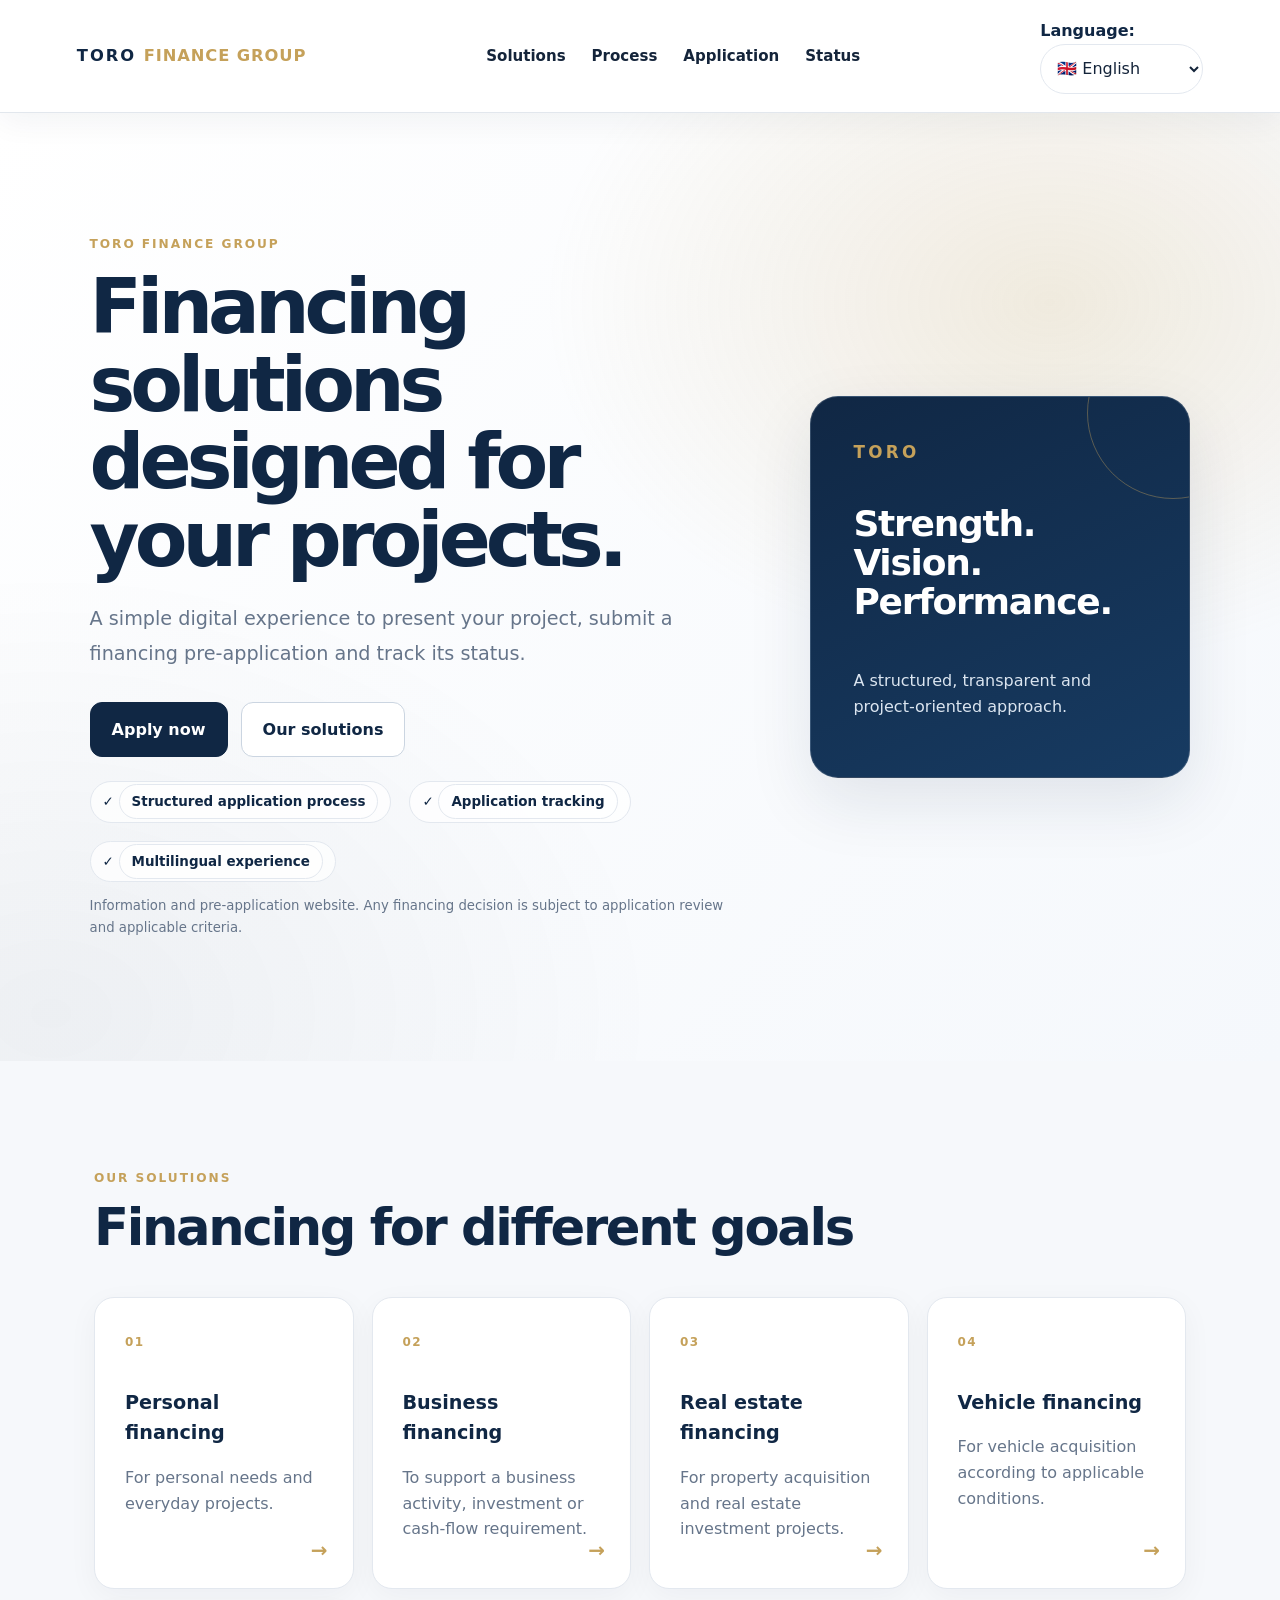
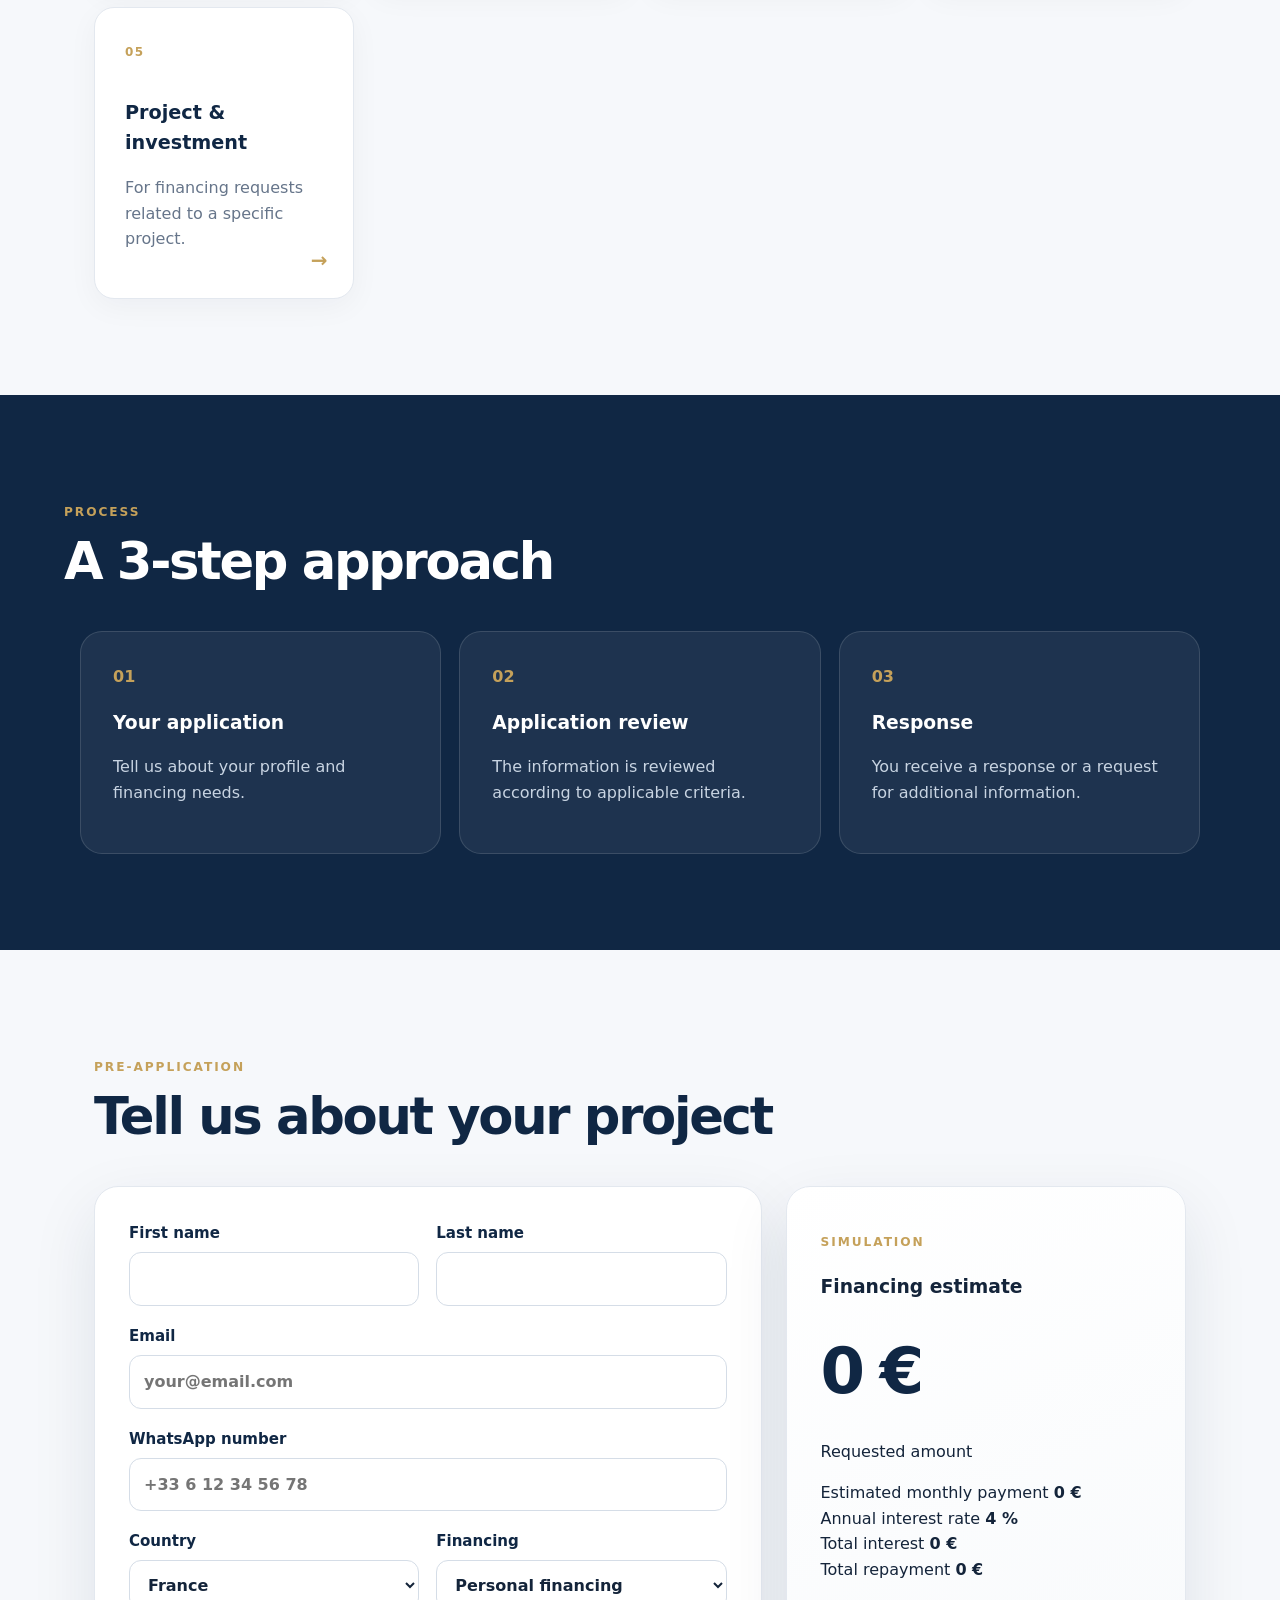
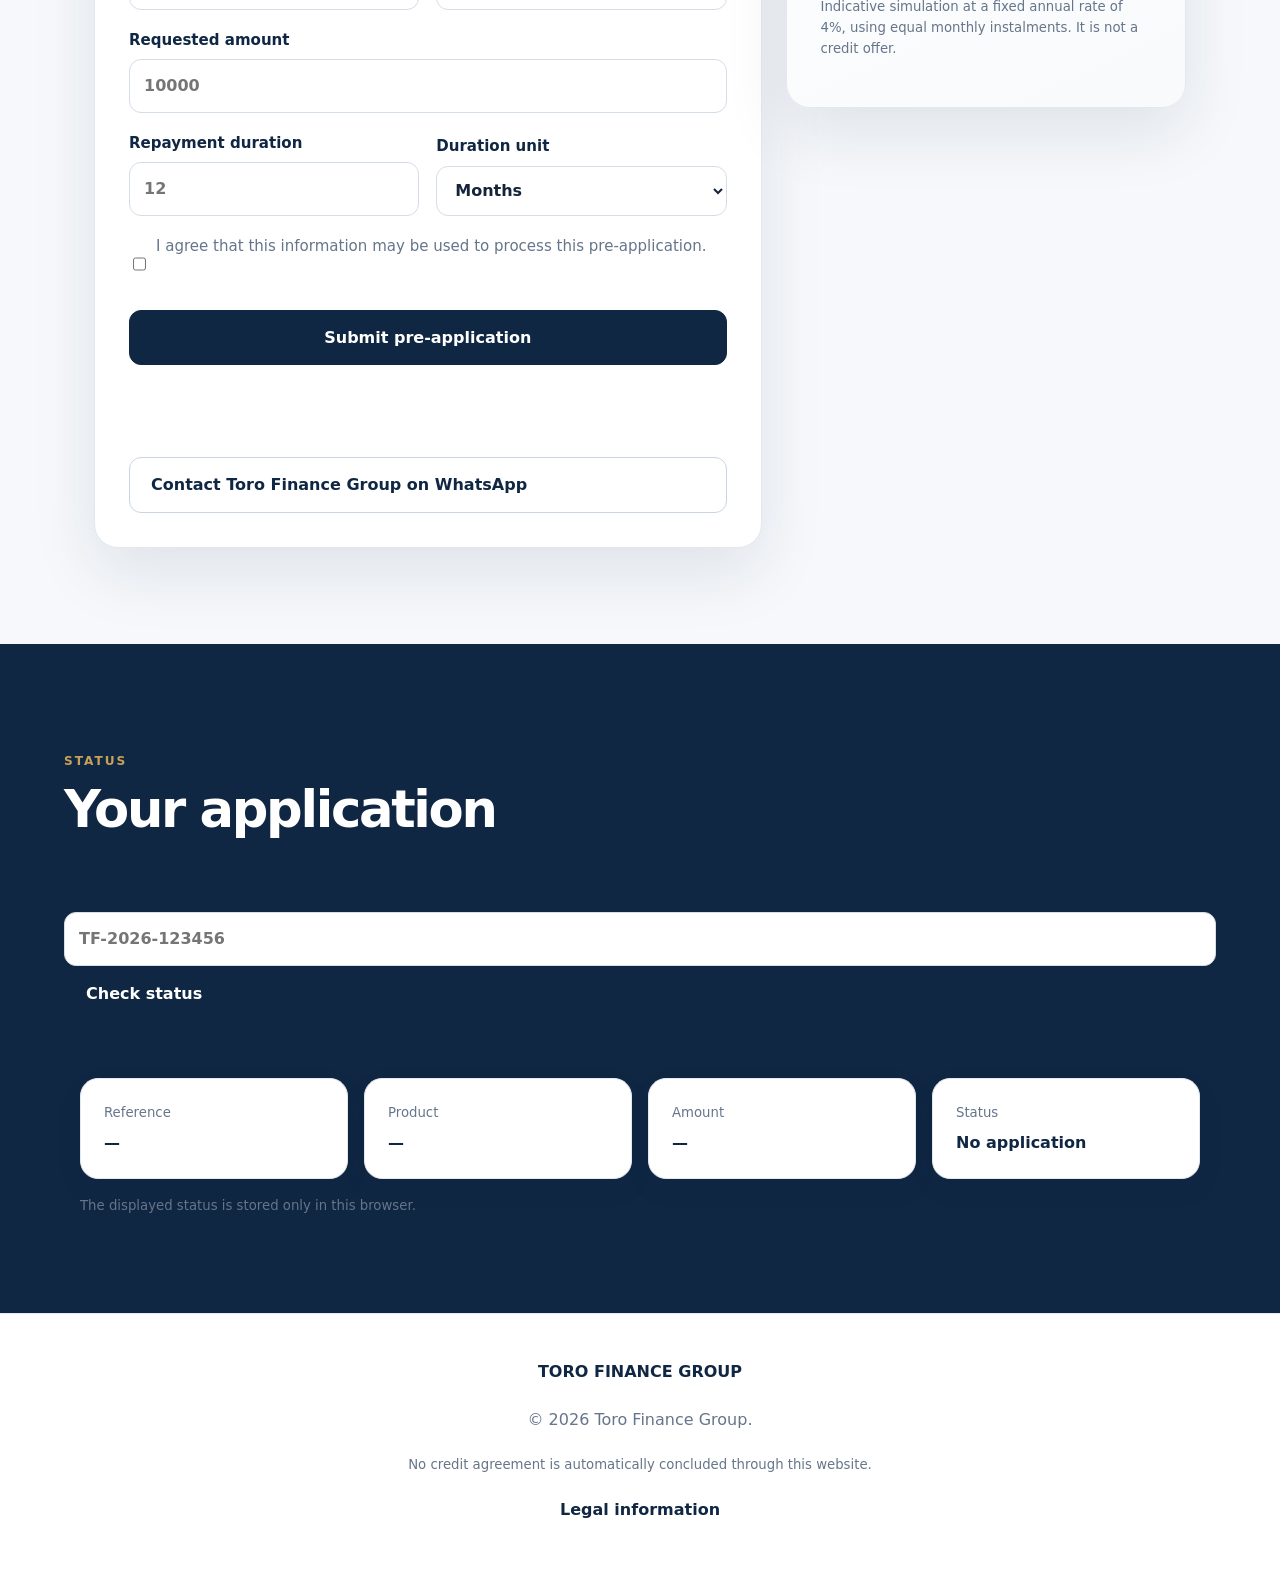
==== commit dadf06e4: "Add translation hooks to homepage simulator" ====
--- a/index.html
+++ b/index.html
@@ -35,7 +35,7 @@
     <a href="status.html" data-t="track">Status</a>
 </nav>
 <div class="language-control">
-    <label for="languageSelector">Langue :</label>
+    <label for="languageSelector" data-t="languageLabel">Langue :</label>
     <select id="languageSelector">
         <option value="fr">🇫🇷 Français</option>
         <option value="de">🇩🇪 Deutsch</option>
@@ -515,37 +515,37 @@
         SIMULATEUR DE CRÉDIT
     </p>
 
-    <h3>Estimation de votre financement</h3>
+    <h3 data-t="simTitle">Estimation de votre financement</h3>
 
     <div id="estimateAmount">0 €</div>
 
-    <p>Montant demandé</p>
+    <p data-t="simAmount">Montant demandé</p>
 
     <div class="simulation-results">
 
         <div>
-            <span>Mensualité estimée</span>
+            <span data-t="simMonthly">Mensualité estimée</span>
             <strong id="monthlyPayment">0 €</strong>
         </div>
 
         <div>
-            <span>Taux annuel</span>
+            <span data-t="simRate">Taux annuel</span>
             <strong>4 %</strong>
         </div>
 
         <div>
-            <span>Total des intérêts</span>
+            <span data-t="simInterest">Total des intérêts</span>
             <strong id="totalInterest">0 €</strong>
         </div>
 
         <div>
-            <span>Total à rembourser</span>
+            <span data-t="simTotal">Total à rembourser</span>
             <strong id="totalRepayment">0 €</strong>
         </div>
 
     </div>
 
-    <p class="small">
+    <p class="small" data-t="simNote">
         Simulation indicative à taux annuel fixe de 4 %,
         selon la méthode des mensualités constantes.
         Elle ne constitue pas une offre de crédit.
@@ -684,7 +684,7 @@
     No credit agreement is automatically concluded through this website.
 </p>
 <p><a href="legal.html">Legal information</a></p>
-</footer><!-- JAVASCRIPT --><script src="app.js?v=20261126-2"></script>
-<script src="duration.js?v=20261126-2"></script>
-<script src="fix.js?v=20261126-2"></script></body>
+</footer><!-- JAVASCRIPT --><script src="app.js?v=20261127-1"></script>
+<script src="duration.js?v=20261127-1"></script>
+<script src="fix.js?v=20261127-1"></script></body>
     </html>
